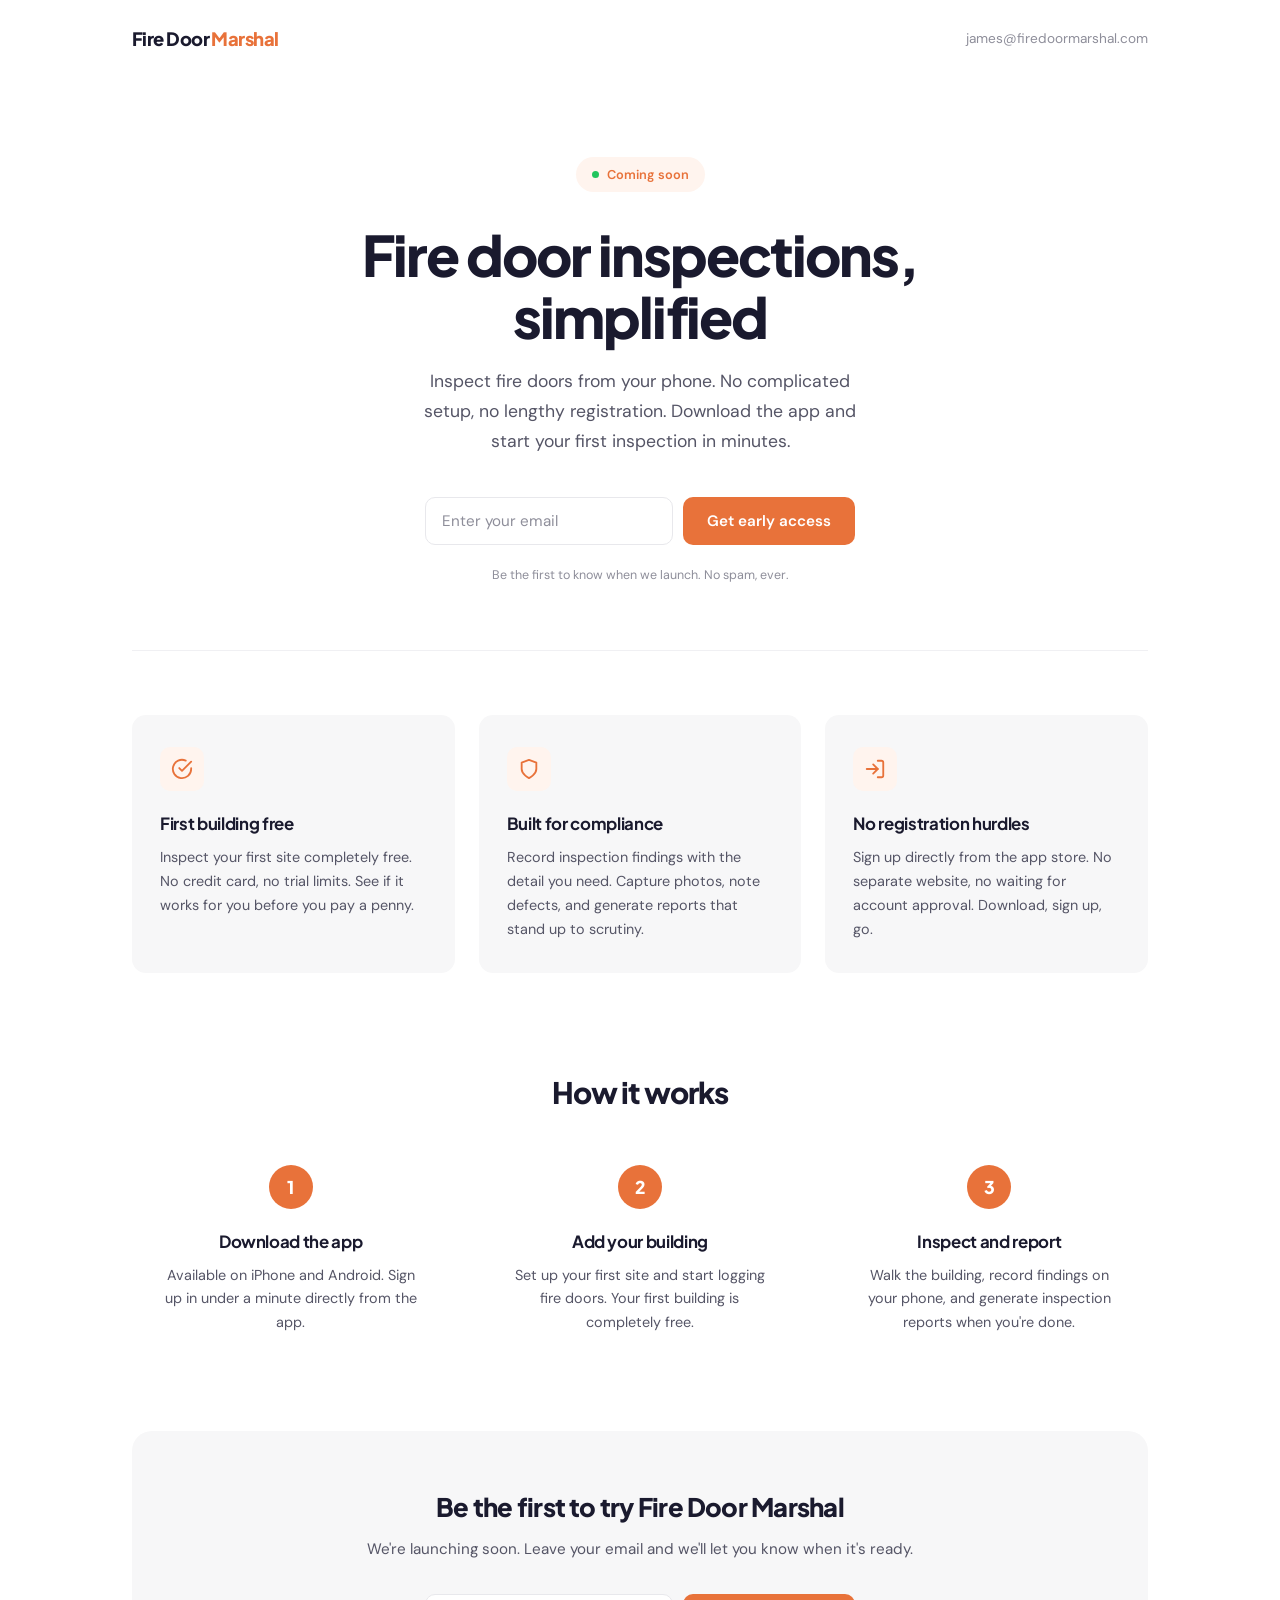
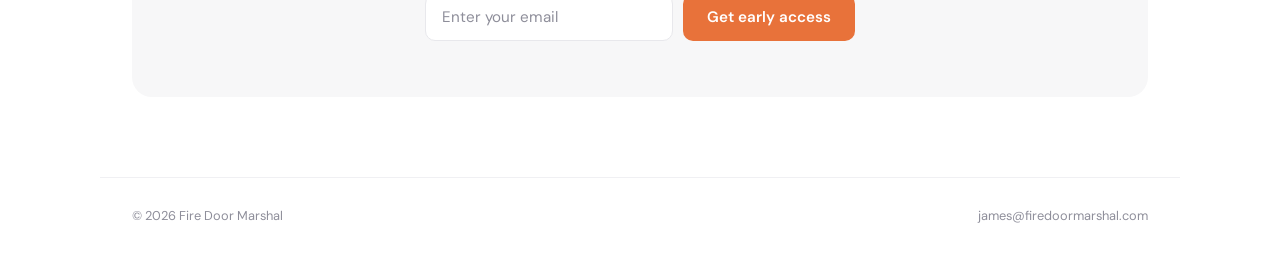
==== index.html @ fb3dfc0d "first version" ====
<!DOCTYPE html>
<html lang="en">
<head>
    <meta charset="UTF-8">
    <meta name="viewport" content="width=device-width, initial-scale=1.0">
    <title>Fire Door Marshal — Fire Door Inspections, Simplified</title>
    <meta name="description" content="Conduct fire door inspections from your phone. No complicated setup. Your first building is completely free.">
    <link rel="preconnect" href="https://fonts.googleapis.com">
    <link href="https://fonts.googleapis.com/css2?family=DM+Sans:ital,opsz,wght@0,9..40,300;0,9..40,400;0,9..40,500;0,9..40,600;0,9..40,700&family=Plus+Jakarta+Sans:wght@500;600;700;800&display=swap" rel="stylesheet">
    <style>
        *, *::before, *::after {
            box-sizing: border-box;
            margin: 0;
            padding: 0;
        }

        :root {
            --bg: #ffffff;
            --bg-soft: #f7f7f8;
            --bg-card: #ffffff;
            --border: #e8e8ec;
            --border-light: #f0f0f3;
            --text: #1a1a2e;
            --text-secondary: #555566;
            --text-muted: #8e8e9a;
            --accent: #e8723a;
            --accent-light: #fff4ee;
            --accent-hover: #d4612d;
            --green: #22c55e;
        }

        html { scroll-behavior: smooth; }

        body {
            font-family: 'DM Sans', sans-serif;
            background: var(--bg);
            color: var(--text);
            line-height: 1.6;
            -webkit-font-smoothing: antialiased;
        }

        /* ---- NAV ---- */
        nav {
            max-width: 1080px;
            margin: 0 auto;
            padding: 1.5rem 2rem;
            display: flex;
            justify-content: space-between;
            align-items: center;
        }

        .logo {
            font-family: 'Plus Jakarta Sans', sans-serif;
            font-weight: 800;
            font-size: 1.15rem;
            color: var(--text);
            text-decoration: none;
            letter-spacing: -0.03em;
        }

        .logo span {
            color: var(--accent);
        }

        nav .nav-email {
            font-size: 0.85rem;
            color: var(--text-muted);
            text-decoration: none;
            transition: color 0.2s;
        }

        nav .nav-email:hover {
            color: var(--accent);
        }

        /* ---- HERO ---- */
        .hero {
            max-width: 1080px;
            margin: 0 auto;
            padding: 5rem 2rem 4rem;
            text-align: center;
        }

        .badge {
            display: inline-flex;
            align-items: center;
            gap: 0.5rem;
            background: var(--accent-light);
            color: var(--accent);
            font-size: 0.8rem;
            font-weight: 600;
            padding: 0.45rem 1rem;
            border-radius: 100px;
            margin-bottom: 2rem;
        }

        .badge-dot {
            width: 7px;
            height: 7px;
            background: var(--green);
            border-radius: 50%;
            animation: pulse 2s ease-in-out infinite;
        }

        @keyframes pulse {
            0%, 100% { opacity: 1; }
            50% { opacity: 0.4; }
        }

        h1 {
            font-family: 'Plus Jakarta Sans', sans-serif;
            font-weight: 800;
            font-size: clamp(2.25rem, 5.5vw, 3.5rem);
            line-height: 1.1;
            letter-spacing: -0.035em;
            color: var(--text);
            margin-bottom: 1.25rem;
            max-width: 620px;
            margin-left: auto;
            margin-right: auto;
        }

        .subtitle {
            font-size: 1.1rem;
            color: var(--text-secondary);
            max-width: 460px;
            margin: 0 auto 2.5rem;
            line-height: 1.7;
        }

        /* ---- FORM ---- */
        .signup-form {
            display: flex;
            gap: 0.6rem;
            max-width: 430px;
            margin: 0 auto;
            flex-wrap: wrap;
            justify-content: center;
        }

        .signup-form input[type="email"] {
            flex: 1;
            min-width: 220px;
            padding: 0.8rem 1rem;
            border: 1.5px solid var(--border);
            border-radius: 10px;
            font-family: 'DM Sans', sans-serif;
            font-size: 0.95rem;
            background: var(--bg);
            color: var(--text);
            outline: none;
            transition: border-color 0.2s, box-shadow 0.2s;
        }

        .signup-form input[type="email"]::placeholder {
            color: var(--text-muted);
        }

        .signup-form input[type="email"]:focus {
            border-color: var(--accent);
            box-shadow: 0 0 0 3px var(--accent-light);
        }

        .signup-form button {
            padding: 0.8rem 1.5rem;
            background: var(--accent);
            color: #fff;
            border: none;
            border-radius: 10px;
            font-family: 'DM Sans', sans-serif;
            font-size: 0.95rem;
            font-weight: 600;
            cursor: pointer;
            transition: background 0.2s, transform 0.1s;
        }

        .signup-form button:hover {
            background: var(--accent-hover);
        }

        .signup-form button:active {
            transform: scale(0.97);
        }

        .form-note {
            font-size: 0.78rem;
            color: var(--text-muted);
            margin-top: 0.75rem;
            text-align: center;
            width: 100%;
        }

        .success-msg {
            background: #f0fdf4;
            border: 1.5px solid #bbf7d0;
            color: #16a34a;
            padding: 1rem 1.5rem;
            border-radius: 10px;
            font-weight: 500;
            max-width: 430px;
            margin: 0 auto;
            text-align: center;
            display: none;
        }

        /* ---- DIVIDER ---- */
        .divider {
            max-width: 1080px;
            margin: 0 auto;
            padding: 0 2rem;
        }

        .divider hr {
            border: none;
            border-top: 1px solid var(--border-light);
        }

        /* ---- FEATURES ---- */
        .features {
            max-width: 1080px;
            margin: 0 auto;
            padding: 4rem 2rem;
        }

        .features-grid {
            display: grid;
            grid-template-columns: repeat(3, 1fr);
            gap: 1.5rem;
        }

        .feature {
            background: var(--bg-soft);
            border-radius: 14px;
            padding: 2rem 1.75rem;
            transition: transform 0.2s;
        }

        .feature:hover {
            transform: translateY(-2px);
        }

        .feature-icon {
            width: 44px;
            height: 44px;
            background: var(--accent-light);
            border-radius: 10px;
            display: flex;
            align-items: center;
            justify-content: center;
            margin-bottom: 1.25rem;
        }

        .feature-icon svg {
            width: 22px;
            height: 22px;
            stroke: var(--accent);
            fill: none;
            stroke-width: 2;
            stroke-linecap: round;
            stroke-linejoin: round;
        }

        .feature h3 {
            font-family: 'Plus Jakarta Sans', sans-serif;
            font-weight: 700;
            font-size: 1.05rem;
            margin-bottom: 0.5rem;
            letter-spacing: -0.02em;
            color: var(--text);
        }

        .feature p {
            font-size: 0.9rem;
            color: var(--text-secondary);
            line-height: 1.65;
        }

        /* ---- HOW IT WORKS ---- */
        .how-section {
            max-width: 1080px;
            margin: 0 auto;
            padding: 2rem 2rem 4rem;
        }

        .how-section h2 {
            font-family: 'Plus Jakarta Sans', sans-serif;
            font-weight: 800;
            font-size: 1.85rem;
            text-align: center;
            margin-bottom: 3rem;
            letter-spacing: -0.03em;
            color: var(--text);
        }

        .steps {
            display: grid;
            grid-template-columns: repeat(3, 1fr);
            gap: 2rem;
        }

        .step {
            text-align: center;
        }

        .step-number {
            width: 44px;
            height: 44px;
            background: var(--accent);
            color: #fff;
            font-family: 'Plus Jakarta Sans', sans-serif;
            font-weight: 800;
            font-size: 1.1rem;
            border-radius: 50%;
            display: inline-flex;
            align-items: center;
            justify-content: center;
            margin-bottom: 1.25rem;
        }

        .step h3 {
            font-family: 'Plus Jakarta Sans', sans-serif;
            font-weight: 700;
            font-size: 1.05rem;
            margin-bottom: 0.5rem;
            letter-spacing: -0.02em;
            color: var(--text);
        }

        .step p {
            font-size: 0.9rem;
            color: var(--text-secondary);
            line-height: 1.65;
            max-width: 260px;
            margin: 0 auto;
        }

        /* ---- CTA ---- */
        .cta-section {
            max-width: 1080px;
            margin: 0 auto;
            padding: 2rem 2rem 5rem;
            text-align: center;
        }

        .cta-box {
            background: var(--bg-soft);
            border-radius: 20px;
            padding: 3.5rem 2rem;
        }

        .cta-box h2 {
            font-family: 'Plus Jakarta Sans', sans-serif;
            font-weight: 800;
            font-size: 1.6rem;
            margin-bottom: 0.6rem;
            letter-spacing: -0.03em;
            color: var(--text);
        }

        .cta-box p {
            color: var(--text-secondary);
            margin-bottom: 2rem;
            font-size: 0.95rem;
        }

        /* ---- FOOTER ---- */
        footer {
            border-top: 1px solid var(--border-light);
            max-width: 1080px;
            margin: 0 auto;
            padding: 1.75rem 2rem;
            display: flex;
            justify-content: space-between;
            align-items: center;
            flex-wrap: wrap;
            gap: 1rem;
        }

        footer p {
            font-size: 0.8rem;
            color: var(--text-muted);
        }

        footer a {
            font-size: 0.8rem;
            color: var(--text-muted);
            text-decoration: none;
            transition: color 0.2s;
        }

        footer a:hover { color: var(--accent); }

        /* ---- RESPONSIVE ---- */
        @media (max-width: 768px) {
            .hero { padding: 3.5rem 1.5rem 3rem; }
            .features-grid { grid-template-columns: 1fr; }
            .steps { grid-template-columns: 1fr; gap: 2.5rem; }
            .features, .how-section, .cta-section { padding-left: 1.5rem; padding-right: 1.5rem; }
            nav { padding: 1.25rem 1.5rem; }
        }

        @media (max-width: 480px) {
            .signup-form input[type="email"] { min-width: 100%; }
            .signup-form button { width: 100%; }
        }
    </style>
</head>
<body>

<nav>
    <a href="/" class="logo">Fire Door <span>Marshal</span></a>
    <a href="mailto:james@firedoormarshal.com" class="nav-email">james@firedoormarshal.com</a>
</nav>

<section class="hero">
    <div class="badge">
        <span class="badge-dot"></span>
        Coming soon
    </div>

    <h1>Fire door inspections, simplified</h1>

    <p class="subtitle">
        Inspect fire doors from your phone. No complicated setup, no lengthy registration. Download the app and start your first inspection in minutes.
    </p>

    <form class="signup-form" action="https://formspree.io/f/meeprgwy" method="POST">
        <input type="email" name="email" placeholder="Enter your email" required>
        <button type="submit">Get early access</button>
        <p class="form-note">Be the first to know when we launch. No spam, ever.</p>
    </form>
</section>

<div class="divider"><hr></div>

<section class="features">
    <div class="features-grid">
        <div class="feature">
            <div class="feature-icon">
                <svg viewBox="0 0 24 24"><path d="M22 11.08V12a10 10 0 1 1-5.93-9.14"/><path d="M22 4 12 14.01l-3-3"/></svg>
            </div>
            <h3>First building free</h3>
            <p>Inspect your first site completely free. No credit card, no trial limits. See if it works for you before you pay a penny.</p>
        </div>

        <div class="feature">
            <div class="feature-icon">
                <svg viewBox="0 0 24 24"><path d="M12 22s8-4 8-10V5l-8-3-8 3v7c0 6 8 10 8 10z"/></svg>
            </div>
            <h3>Built for compliance</h3>
            <p>Record inspection findings with the detail you need. Capture photos, note defects, and generate reports that stand up to scrutiny.</p>
        </div>

        <div class="feature">
            <div class="feature-icon">
                <svg viewBox="0 0 24 24"><path d="M15 3h4a2 2 0 0 1 2 2v14a2 2 0 0 1-2 2h-4"/><polyline points="10 17 15 12 10 7"/><line x1="15" y1="12" x2="3" y2="12"/></svg>
            </div>
            <h3>No registration hurdles</h3>
            <p>Sign up directly from the app store. No separate website, no waiting for account approval. Download, sign up, go.</p>
        </div>
    </div>
</section>

<section class="how-section">
    <h2>How it works</h2>
    <div class="steps">
        <div class="step">
            <div class="step-number">1</div>
            <h3>Download the app</h3>
            <p>Available on iPhone and Android. Sign up in under a minute directly from the app.</p>
        </div>
        <div class="step">
            <div class="step-number">2</div>
            <h3>Add your building</h3>
            <p>Set up your first site and start logging fire doors. Your first building is completely free.</p>
        </div>
        <div class="step">
            <div class="step-number">3</div>
            <h3>Inspect and report</h3>
            <p>Walk the building, record findings on your phone, and generate inspection reports when you're done.</p>
        </div>
    </div>
</section>

<section class="cta-section">
    <div class="cta-box">
        <h2>Be the first to try Fire Door Marshal</h2>
        <p>We're launching soon. Leave your email and we'll let you know when it's ready.</p>

        <form class="signup-form" action="https://formspree.io/f/meeprgwy" method="POST">
            <input type="email" name="email" placeholder="Enter your email" required>
            <button type="submit">Get early access</button>
        </form>
    </div>
</section>

<footer>
    <p>&copy; 2026 Fire Door Marshal</p>
    <a href="mailto:james@firedoormarshal.com">james@firedoormarshal.com</a>
</footer>

</body>
</html>
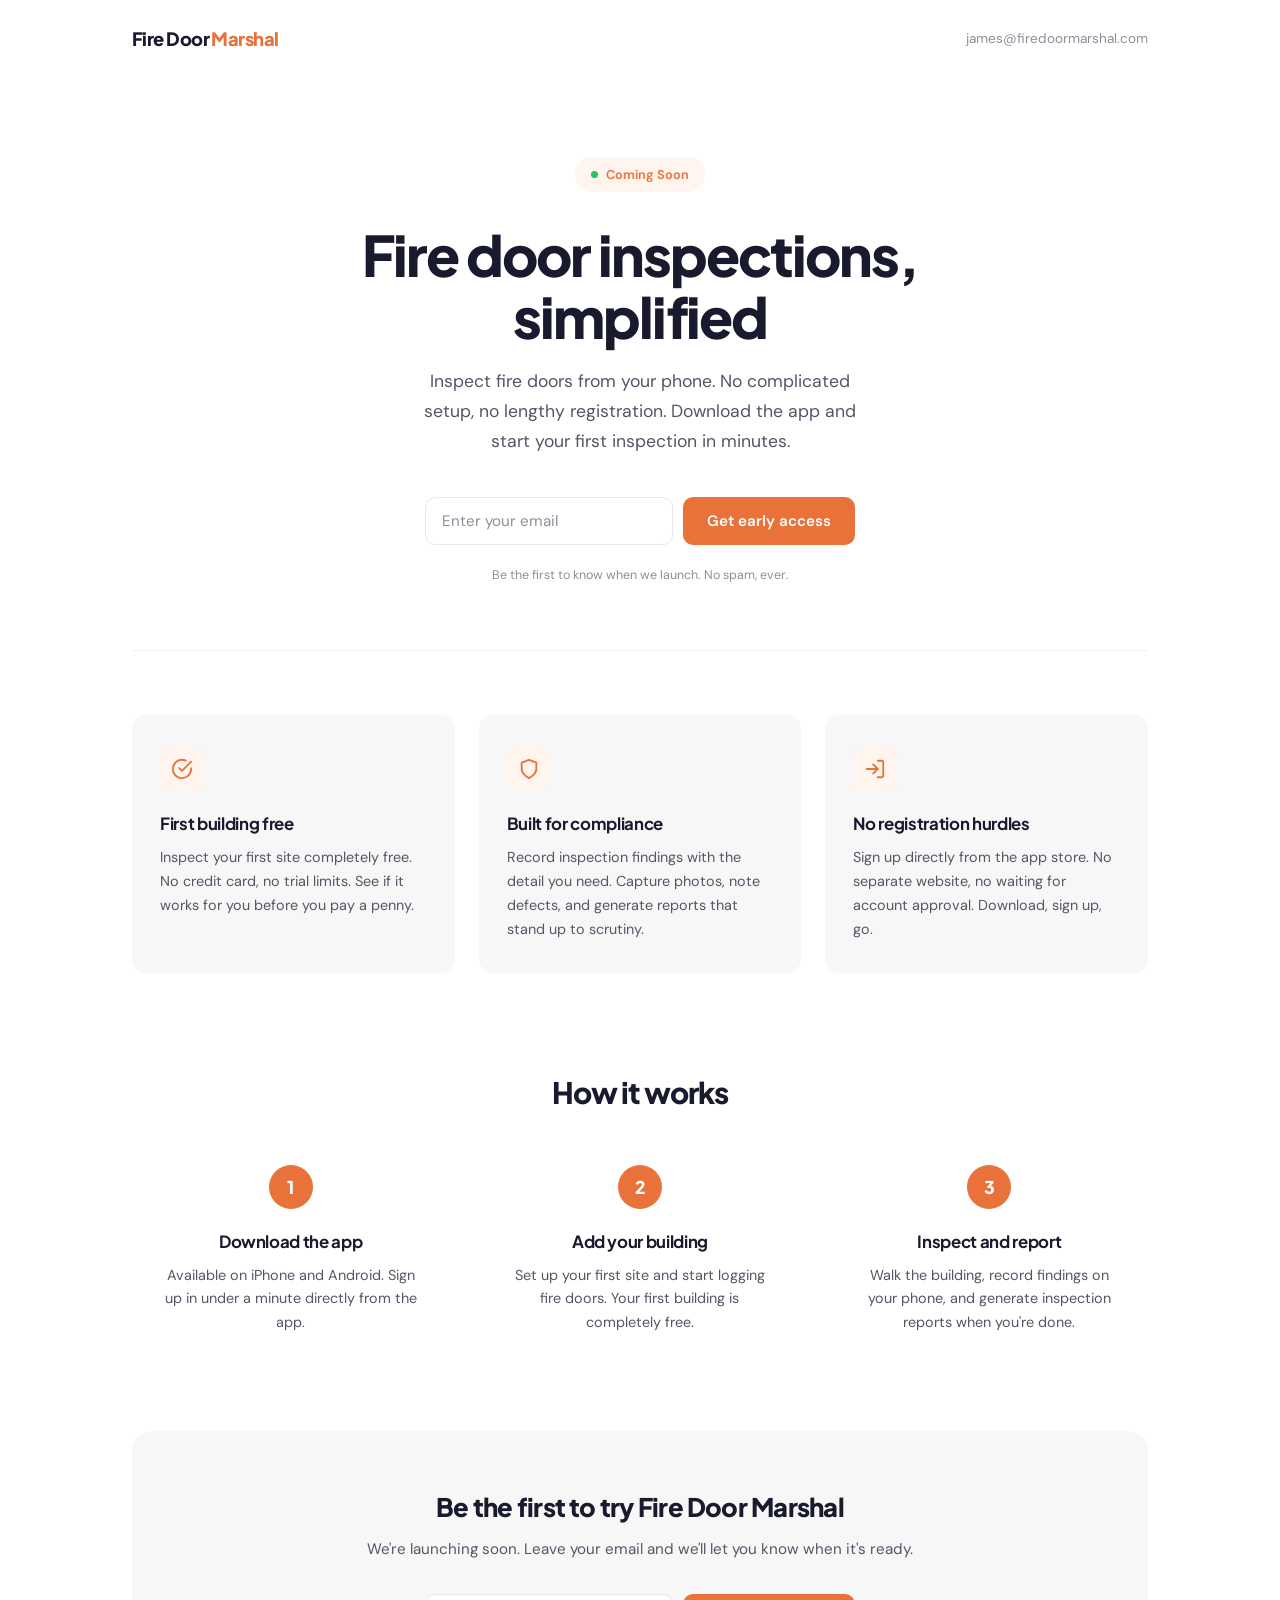
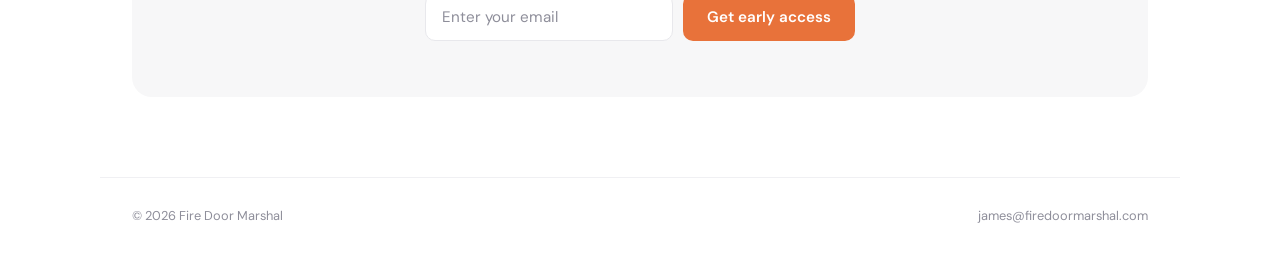
==== commit a40794f0: "capital S" ====
--- a/index.html
+++ b/index.html
@@ -415,7 +415,7 @@
 <section class="hero">
     <div class="badge">
         <span class="badge-dot"></span>
-        Coming soon
+        Coming Soon
     </div>
 
     <h1>Fire door inspections, simplified</h1>
@@ -426,6 +426,7 @@
 
     <form class="signup-form" action="https://formspree.io/f/meeprgwy" method="POST">
         <input type="email" name="email" placeholder="Enter your email" required>
+        <input type="hidden" name="_next" value="https://firedoormarshal.com/thankyou.html">
         <button type="submit">Get early access</button>
         <p class="form-note">Be the first to know when we launch. No spam, ever.</p>
     </form>
@@ -489,6 +490,7 @@
 
         <form class="signup-form" action="https://formspree.io/f/meeprgwy" method="POST">
             <input type="email" name="email" placeholder="Enter your email" required>
+            <input type="hidden" name="_next" value="https://firedoormarshal.com/thankyou.html">
             <button type="submit">Get early access</button>
         </form>
     </div>
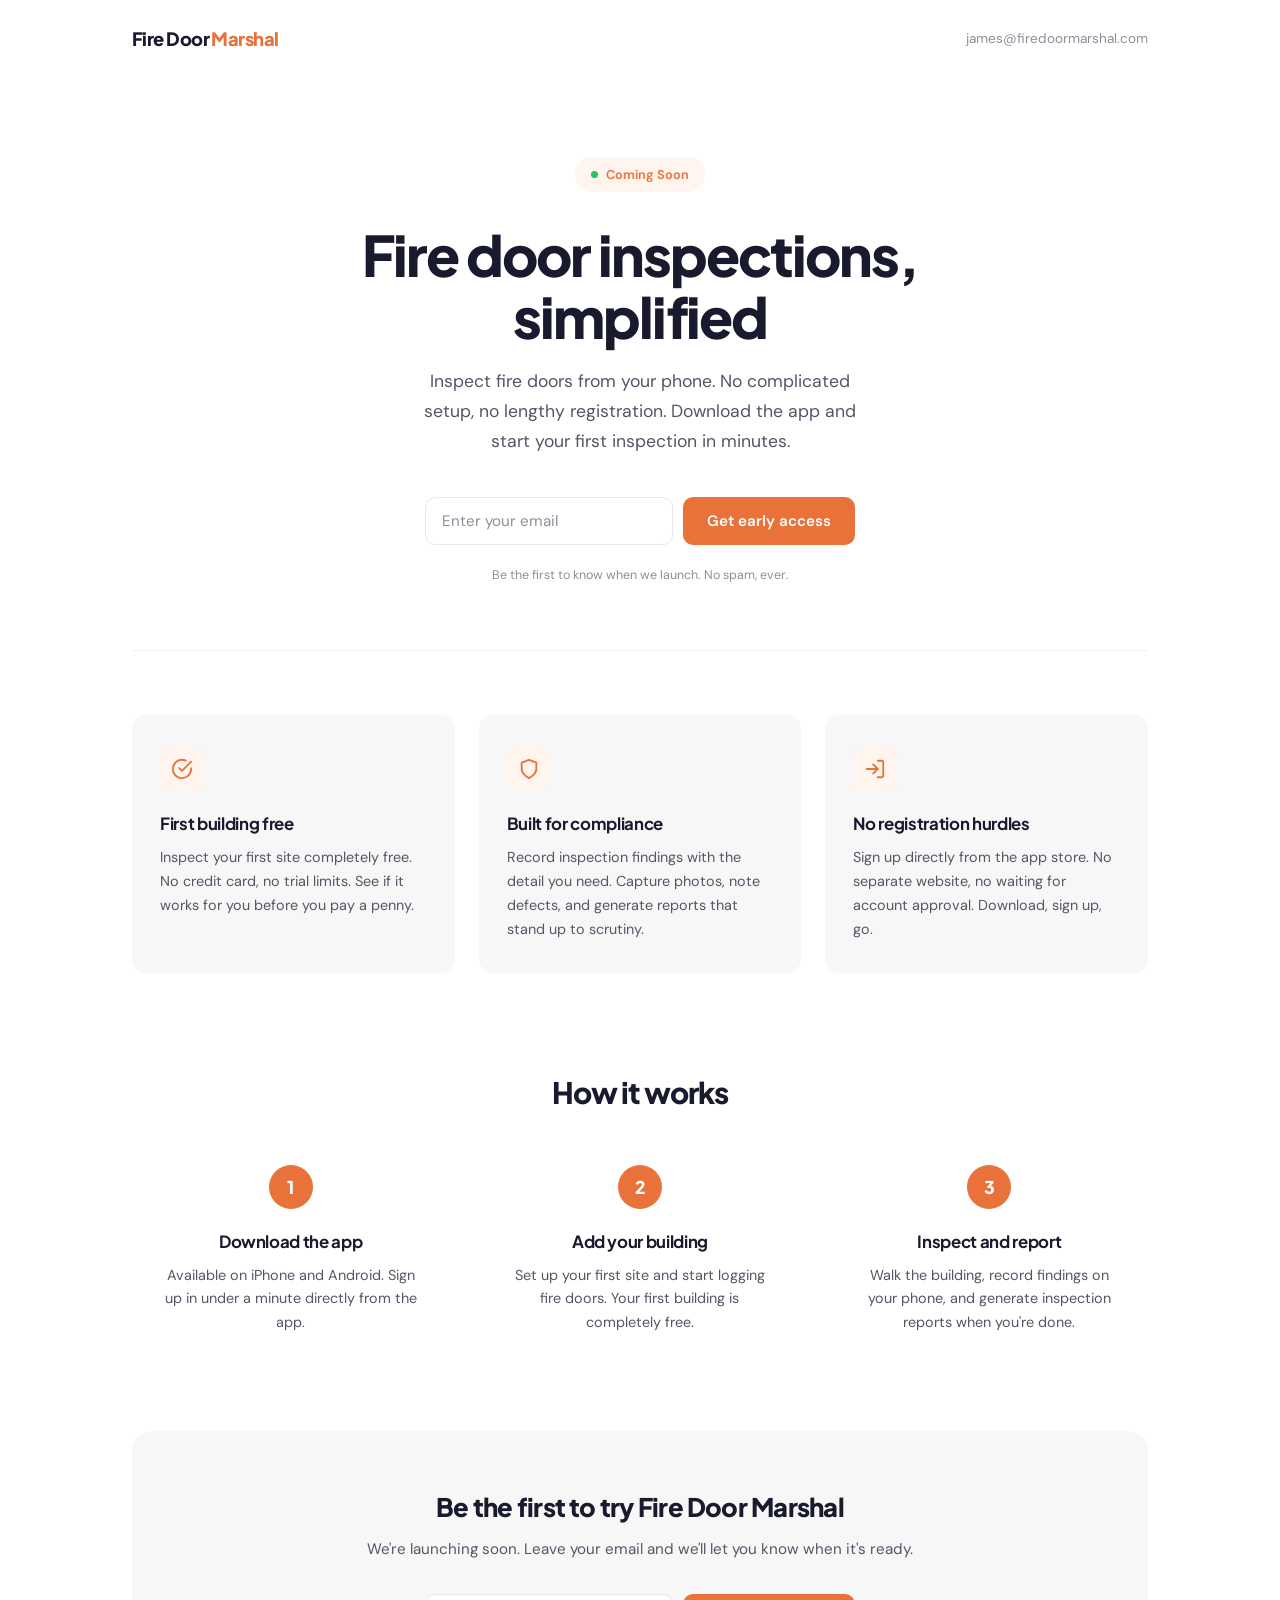
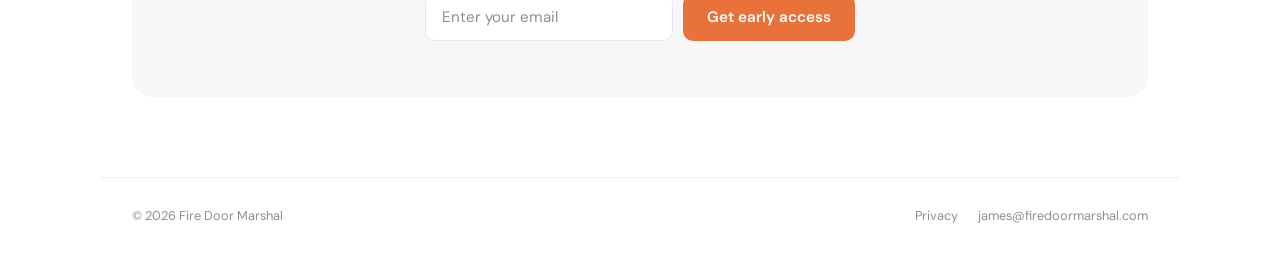
==== commit d6214c9b: "add privacy policy" ====
--- a/index.html
+++ b/index.html
@@ -7,403 +7,7 @@
     <meta name="description" content="Conduct fire door inspections from your phone. No complicated setup. Your first building is completely free.">
     <link rel="preconnect" href="https://fonts.googleapis.com">
     <link href="https://fonts.googleapis.com/css2?family=DM+Sans:ital,opsz,wght@0,9..40,300;0,9..40,400;0,9..40,500;0,9..40,600;0,9..40,700&family=Plus+Jakarta+Sans:wght@500;600;700;800&display=swap" rel="stylesheet">
-    <style>
-        *, *::before, *::after {
-            box-sizing: border-box;
-            margin: 0;
-            padding: 0;
-        }
-
-        :root {
-            --bg: #ffffff;
-            --bg-soft: #f7f7f8;
-            --bg-card: #ffffff;
-            --border: #e8e8ec;
-            --border-light: #f0f0f3;
-            --text: #1a1a2e;
-            --text-secondary: #555566;
-            --text-muted: #8e8e9a;
-            --accent: #e8723a;
-            --accent-light: #fff4ee;
-            --accent-hover: #d4612d;
-            --green: #22c55e;
-        }
-
-        html { scroll-behavior: smooth; }
-
-        body {
-            font-family: 'DM Sans', sans-serif;
-            background: var(--bg);
-            color: var(--text);
-            line-height: 1.6;
-            -webkit-font-smoothing: antialiased;
-        }
-
-        /* ---- NAV ---- */
-        nav {
-            max-width: 1080px;
-            margin: 0 auto;
-            padding: 1.5rem 2rem;
-            display: flex;
-            justify-content: space-between;
-            align-items: center;
-        }
-
-        .logo {
-            font-family: 'Plus Jakarta Sans', sans-serif;
-            font-weight: 800;
-            font-size: 1.15rem;
-            color: var(--text);
-            text-decoration: none;
-            letter-spacing: -0.03em;
-        }
-
-        .logo span {
-            color: var(--accent);
-        }
-
-        nav .nav-email {
-            font-size: 0.85rem;
-            color: var(--text-muted);
-            text-decoration: none;
-            transition: color 0.2s;
-        }
-
-        nav .nav-email:hover {
-            color: var(--accent);
-        }
-
-        /* ---- HERO ---- */
-        .hero {
-            max-width: 1080px;
-            margin: 0 auto;
-            padding: 5rem 2rem 4rem;
-            text-align: center;
-        }
-
-        .badge {
-            display: inline-flex;
-            align-items: center;
-            gap: 0.5rem;
-            background: var(--accent-light);
-            color: var(--accent);
-            font-size: 0.8rem;
-            font-weight: 600;
-            padding: 0.45rem 1rem;
-            border-radius: 100px;
-            margin-bottom: 2rem;
-        }
-
-        .badge-dot {
-            width: 7px;
-            height: 7px;
-            background: var(--green);
-            border-radius: 50%;
-            animation: pulse 2s ease-in-out infinite;
-        }
-
-        @keyframes pulse {
-            0%, 100% { opacity: 1; }
-            50% { opacity: 0.4; }
-        }
-
-        h1 {
-            font-family: 'Plus Jakarta Sans', sans-serif;
-            font-weight: 800;
-            font-size: clamp(2.25rem, 5.5vw, 3.5rem);
-            line-height: 1.1;
-            letter-spacing: -0.035em;
-            color: var(--text);
-            margin-bottom: 1.25rem;
-            max-width: 620px;
-            margin-left: auto;
-            margin-right: auto;
-        }
-
-        .subtitle {
-            font-size: 1.1rem;
-            color: var(--text-secondary);
-            max-width: 460px;
-            margin: 0 auto 2.5rem;
-            line-height: 1.7;
-        }
-
-        /* ---- FORM ---- */
-        .signup-form {
-            display: flex;
-            gap: 0.6rem;
-            max-width: 430px;
-            margin: 0 auto;
-            flex-wrap: wrap;
-            justify-content: center;
-        }
-
-        .signup-form input[type="email"] {
-            flex: 1;
-            min-width: 220px;
-            padding: 0.8rem 1rem;
-            border: 1.5px solid var(--border);
-            border-radius: 10px;
-            font-family: 'DM Sans', sans-serif;
-            font-size: 0.95rem;
-            background: var(--bg);
-            color: var(--text);
-            outline: none;
-            transition: border-color 0.2s, box-shadow 0.2s;
-        }
-
-        .signup-form input[type="email"]::placeholder {
-            color: var(--text-muted);
-        }
-
-        .signup-form input[type="email"]:focus {
-            border-color: var(--accent);
-            box-shadow: 0 0 0 3px var(--accent-light);
-        }
-
-        .signup-form button {
-            padding: 0.8rem 1.5rem;
-            background: var(--accent);
-            color: #fff;
-            border: none;
-            border-radius: 10px;
-            font-family: 'DM Sans', sans-serif;
-            font-size: 0.95rem;
-            font-weight: 600;
-            cursor: pointer;
-            transition: background 0.2s, transform 0.1s;
-        }
-
-        .signup-form button:hover {
-            background: var(--accent-hover);
-        }
-
-        .signup-form button:active {
-            transform: scale(0.97);
-        }
-
-        .form-note {
-            font-size: 0.78rem;
-            color: var(--text-muted);
-            margin-top: 0.75rem;
-            text-align: center;
-            width: 100%;
-        }
-
-        .success-msg {
-            background: #f0fdf4;
-            border: 1.5px solid #bbf7d0;
-            color: #16a34a;
-            padding: 1rem 1.5rem;
-            border-radius: 10px;
-            font-weight: 500;
-            max-width: 430px;
-            margin: 0 auto;
-            text-align: center;
-            display: none;
-        }
-
-        /* ---- DIVIDER ---- */
-        .divider {
-            max-width: 1080px;
-            margin: 0 auto;
-            padding: 0 2rem;
-        }
-
-        .divider hr {
-            border: none;
-            border-top: 1px solid var(--border-light);
-        }
-
-        /* ---- FEATURES ---- */
-        .features {
-            max-width: 1080px;
-            margin: 0 auto;
-            padding: 4rem 2rem;
-        }
-
-        .features-grid {
-            display: grid;
-            grid-template-columns: repeat(3, 1fr);
-            gap: 1.5rem;
-        }
-
-        .feature {
-            background: var(--bg-soft);
-            border-radius: 14px;
-            padding: 2rem 1.75rem;
-            transition: transform 0.2s;
-        }
-
-        .feature:hover {
-            transform: translateY(-2px);
-        }
-
-        .feature-icon {
-            width: 44px;
-            height: 44px;
-            background: var(--accent-light);
-            border-radius: 10px;
-            display: flex;
-            align-items: center;
-            justify-content: center;
-            margin-bottom: 1.25rem;
-        }
-
-        .feature-icon svg {
-            width: 22px;
-            height: 22px;
-            stroke: var(--accent);
-            fill: none;
-            stroke-width: 2;
-            stroke-linecap: round;
-            stroke-linejoin: round;
-        }
-
-        .feature h3 {
-            font-family: 'Plus Jakarta Sans', sans-serif;
-            font-weight: 700;
-            font-size: 1.05rem;
-            margin-bottom: 0.5rem;
-            letter-spacing: -0.02em;
-            color: var(--text);
-        }
-
-        .feature p {
-            font-size: 0.9rem;
-            color: var(--text-secondary);
-            line-height: 1.65;
-        }
-
-        /* ---- HOW IT WORKS ---- */
-        .how-section {
-            max-width: 1080px;
-            margin: 0 auto;
-            padding: 2rem 2rem 4rem;
-        }
-
-        .how-section h2 {
-            font-family: 'Plus Jakarta Sans', sans-serif;
-            font-weight: 800;
-            font-size: 1.85rem;
-            text-align: center;
-            margin-bottom: 3rem;
-            letter-spacing: -0.03em;
-            color: var(--text);
-        }
-
-        .steps {
-            display: grid;
-            grid-template-columns: repeat(3, 1fr);
-            gap: 2rem;
-        }
-
-        .step {
-            text-align: center;
-        }
-
-        .step-number {
-            width: 44px;
-            height: 44px;
-            background: var(--accent);
-            color: #fff;
-            font-family: 'Plus Jakarta Sans', sans-serif;
-            font-weight: 800;
-            font-size: 1.1rem;
-            border-radius: 50%;
-            display: inline-flex;
-            align-items: center;
-            justify-content: center;
-            margin-bottom: 1.25rem;
-        }
-
-        .step h3 {
-            font-family: 'Plus Jakarta Sans', sans-serif;
-            font-weight: 700;
-            font-size: 1.05rem;
-            margin-bottom: 0.5rem;
-            letter-spacing: -0.02em;
-            color: var(--text);
-        }
-
-        .step p {
-            font-size: 0.9rem;
-            color: var(--text-secondary);
-            line-height: 1.65;
-            max-width: 260px;
-            margin: 0 auto;
-        }
-
-        /* ---- CTA ---- */
-        .cta-section {
-            max-width: 1080px;
-            margin: 0 auto;
-            padding: 2rem 2rem 5rem;
-            text-align: center;
-        }
-
-        .cta-box {
-            background: var(--bg-soft);
-            border-radius: 20px;
-            padding: 3.5rem 2rem;
-        }
-
-        .cta-box h2 {
-            font-family: 'Plus Jakarta Sans', sans-serif;
-            font-weight: 800;
-            font-size: 1.6rem;
-            margin-bottom: 0.6rem;
-            letter-spacing: -0.03em;
-            color: var(--text);
-        }
-
-        .cta-box p {
-            color: var(--text-secondary);
-            margin-bottom: 2rem;
-            font-size: 0.95rem;
-        }
-
-        /* ---- FOOTER ---- */
-        footer {
-            border-top: 1px solid var(--border-light);
-            max-width: 1080px;
-            margin: 0 auto;
-            padding: 1.75rem 2rem;
-            display: flex;
-            justify-content: space-between;
-            align-items: center;
-            flex-wrap: wrap;
-            gap: 1rem;
-        }
-
-        footer p {
-            font-size: 0.8rem;
-            color: var(--text-muted);
-        }
-
-        footer a {
-            font-size: 0.8rem;
-            color: var(--text-muted);
-            text-decoration: none;
-            transition: color 0.2s;
-        }
-
-        footer a:hover { color: var(--accent); }
-
-        /* ---- RESPONSIVE ---- */
-        @media (max-width: 768px) {
-            .hero { padding: 3.5rem 1.5rem 3rem; }
-            .features-grid { grid-template-columns: 1fr; }
-            .steps { grid-template-columns: 1fr; gap: 2.5rem; }
-            .features, .how-section, .cta-section { padding-left: 1.5rem; padding-right: 1.5rem; }
-            nav { padding: 1.25rem 1.5rem; }
-        }
-
-        @media (max-width: 480px) {
-            .signup-form input[type="email"] { min-width: 100%; }
-            .signup-form button { width: 100%; }
-        }
-    </style>
+    <link rel="stylesheet" href="styles.css">
 </head>
 <body>
 
@@ -498,7 +102,10 @@
 
 <footer>
     <p>&copy; 2026 Fire Door Marshal</p>
-    <a href="mailto:james@firedoormarshal.com">james@firedoormarshal.com</a>
+    <div class="footer-links">
+        <a href="/privacy.html">Privacy</a>
+        <a href="mailto:james@firedoormarshal.com">james@firedoormarshal.com</a>
+    </div>
 </footer>
 
 </body>
--- a/styles.css
+++ b/styles.css
@@ -0,0 +1,548 @@
+/* ============================================
+   Fire Door Marshal — shared stylesheet
+   ============================================ */
+
+/* ---- RESET ---- */
+*, *::before, *::after {
+    box-sizing: border-box;
+    margin: 0;
+    padding: 0;
+}
+
+/* ---- TOKENS ---- */
+:root {
+    --bg: #ffffff;
+    --bg-soft: #f7f7f8;
+    --bg-card: #ffffff;
+    --border: #e8e8ec;
+    --border-light: #f0f0f3;
+    --text: #1a1a2e;
+    --text-secondary: #555566;
+    --text-muted: #8e8e9a;
+    --accent: #e8723a;
+    --accent-light: #fff4ee;
+    --accent-hover: #d4612d;
+    --green: #22c55e;
+}
+
+html { scroll-behavior: smooth; }
+
+body {
+    font-family: 'DM Sans', sans-serif;
+    background: var(--bg);
+    color: var(--text);
+    line-height: 1.6;
+    -webkit-font-smoothing: antialiased;
+}
+
+
+/* ============================================
+   SHARED — nav, divider, footer
+   ============================================ */
+
+/* ---- NAV ---- */
+nav {
+    max-width: 1080px;
+    margin: 0 auto;
+    padding: 1.5rem 2rem;
+    display: flex;
+    justify-content: space-between;
+    align-items: center;
+}
+
+.logo {
+    font-family: 'Plus Jakarta Sans', sans-serif;
+    font-weight: 800;
+    font-size: 1.15rem;
+    color: var(--text);
+    text-decoration: none;
+    letter-spacing: -0.03em;
+}
+
+.logo span {
+    color: var(--accent);
+}
+
+nav .nav-email {
+    font-size: 0.85rem;
+    color: var(--text-muted);
+    text-decoration: none;
+    transition: color 0.2s;
+}
+
+nav .nav-email:hover {
+    color: var(--accent);
+}
+
+/* ---- DIVIDER ---- */
+.divider {
+    max-width: 1080px;
+    margin: 0 auto;
+    padding: 0 2rem;
+}
+
+.divider hr {
+    border: none;
+    border-top: 1px solid var(--border-light);
+}
+
+/* ---- FOOTER ---- */
+footer {
+    border-top: 1px solid var(--border-light);
+    max-width: 1080px;
+    margin: 0 auto;
+    padding: 1.75rem 2rem;
+    display: flex;
+    justify-content: space-between;
+    align-items: center;
+    flex-wrap: wrap;
+    gap: 1rem;
+}
+
+footer p {
+    font-size: 0.8rem;
+    color: var(--text-muted);
+}
+
+footer a {
+    font-size: 0.8rem;
+    color: var(--text-muted);
+    text-decoration: none;
+    transition: color 0.2s;
+}
+
+footer a:hover { color: var(--accent); }
+
+footer .footer-links {
+    display: flex;
+    gap: 1.25rem;
+    align-items: center;
+    flex-wrap: wrap;
+}
+
+
+/* ============================================
+   HOMEPAGE — hero, features, how, cta
+   ============================================ */
+
+/* ---- HERO ---- */
+.hero {
+    max-width: 1080px;
+    margin: 0 auto;
+    padding: 5rem 2rem 4rem;
+    text-align: center;
+}
+
+.badge {
+    display: inline-flex;
+    align-items: center;
+    gap: 0.5rem;
+    background: var(--accent-light);
+    color: var(--accent);
+    font-size: 0.8rem;
+    font-weight: 600;
+    padding: 0.45rem 1rem;
+    border-radius: 100px;
+    margin-bottom: 2rem;
+}
+
+.badge-dot {
+    width: 7px;
+    height: 7px;
+    background: var(--green);
+    border-radius: 50%;
+    animation: pulse 2s ease-in-out infinite;
+}
+
+@keyframes pulse {
+    0%, 100% { opacity: 1; }
+    50% { opacity: 0.4; }
+}
+
+h1 {
+    font-family: 'Plus Jakarta Sans', sans-serif;
+    font-weight: 800;
+    font-size: clamp(2.25rem, 5.5vw, 3.5rem);
+    line-height: 1.1;
+    letter-spacing: -0.035em;
+    color: var(--text);
+    margin-bottom: 1.25rem;
+    max-width: 620px;
+    margin-left: auto;
+    margin-right: auto;
+}
+
+.subtitle {
+    font-size: 1.1rem;
+    color: var(--text-secondary);
+    max-width: 460px;
+    margin: 0 auto 2.5rem;
+    line-height: 1.7;
+}
+
+/* ---- FORM ---- */
+.signup-form {
+    display: flex;
+    gap: 0.6rem;
+    max-width: 430px;
+    margin: 0 auto;
+    flex-wrap: wrap;
+    justify-content: center;
+}
+
+.signup-form input[type="email"] {
+    flex: 1;
+    min-width: 220px;
+    padding: 0.8rem 1rem;
+    border: 1.5px solid var(--border);
+    border-radius: 10px;
+    font-family: 'DM Sans', sans-serif;
+    font-size: 0.95rem;
+    background: var(--bg);
+    color: var(--text);
+    outline: none;
+    transition: border-color 0.2s, box-shadow 0.2s;
+}
+
+.signup-form input[type="email"]::placeholder {
+    color: var(--text-muted);
+}
+
+.signup-form input[type="email"]:focus {
+    border-color: var(--accent);
+    box-shadow: 0 0 0 3px var(--accent-light);
+}
+
+.signup-form button {
+    padding: 0.8rem 1.5rem;
+    background: var(--accent);
+    color: #fff;
+    border: none;
+    border-radius: 10px;
+    font-family: 'DM Sans', sans-serif;
+    font-size: 0.95rem;
+    font-weight: 600;
+    cursor: pointer;
+    transition: background 0.2s, transform 0.1s;
+}
+
+.signup-form button:hover {
+    background: var(--accent-hover);
+}
+
+.signup-form button:active {
+    transform: scale(0.97);
+}
+
+.form-note {
+    font-size: 0.78rem;
+    color: var(--text-muted);
+    margin-top: 0.75rem;
+    text-align: center;
+    width: 100%;
+}
+
+.success-msg {
+    background: #f0fdf4;
+    border: 1.5px solid #bbf7d0;
+    color: #16a34a;
+    padding: 1rem 1.5rem;
+    border-radius: 10px;
+    font-weight: 500;
+    max-width: 430px;
+    margin: 0 auto;
+    text-align: center;
+    display: none;
+}
+
+/* ---- FEATURES ---- */
+.features {
+    max-width: 1080px;
+    margin: 0 auto;
+    padding: 4rem 2rem;
+}
+
+.features-grid {
+    display: grid;
+    grid-template-columns: repeat(3, 1fr);
+    gap: 1.5rem;
+}
+
+.feature {
+    background: var(--bg-soft);
+    border-radius: 14px;
+    padding: 2rem 1.75rem;
+    transition: transform 0.2s;
+}
+
+.feature:hover {
+    transform: translateY(-2px);
+}
+
+.feature-icon {
+    width: 44px;
+    height: 44px;
+    background: var(--accent-light);
+    border-radius: 10px;
+    display: flex;
+    align-items: center;
+    justify-content: center;
+    margin-bottom: 1.25rem;
+}
+
+.feature-icon svg {
+    width: 22px;
+    height: 22px;
+    stroke: var(--accent);
+    fill: none;
+    stroke-width: 2;
+    stroke-linecap: round;
+    stroke-linejoin: round;
+}
+
+.feature h3 {
+    font-family: 'Plus Jakarta Sans', sans-serif;
+    font-weight: 700;
+    font-size: 1.05rem;
+    margin-bottom: 0.5rem;
+    letter-spacing: -0.02em;
+    color: var(--text);
+}
+
+.feature p {
+    font-size: 0.9rem;
+    color: var(--text-secondary);
+    line-height: 1.65;
+}
+
+/* ---- HOW IT WORKS ---- */
+.how-section {
+    max-width: 1080px;
+    margin: 0 auto;
+    padding: 2rem 2rem 4rem;
+}
+
+.how-section h2 {
+    font-family: 'Plus Jakarta Sans', sans-serif;
+    font-weight: 800;
+    font-size: 1.85rem;
+    text-align: center;
+    margin-bottom: 3rem;
+    letter-spacing: -0.03em;
+    color: var(--text);
+}
+
+.steps {
+    display: grid;
+    grid-template-columns: repeat(3, 1fr);
+    gap: 2rem;
+}
+
+.step {
+    text-align: center;
+}
+
+.step-number {
+    width: 44px;
+    height: 44px;
+    background: var(--accent);
+    color: #fff;
+    font-family: 'Plus Jakarta Sans', sans-serif;
+    font-weight: 800;
+    font-size: 1.1rem;
+    border-radius: 50%;
+    display: inline-flex;
+    align-items: center;
+    justify-content: center;
+    margin-bottom: 1.25rem;
+}
+
+.step h3 {
+    font-family: 'Plus Jakarta Sans', sans-serif;
+    font-weight: 700;
+    font-size: 1.05rem;
+    margin-bottom: 0.5rem;
+    letter-spacing: -0.02em;
+    color: var(--text);
+}
+
+.step p {
+    font-size: 0.9rem;
+    color: var(--text-secondary);
+    line-height: 1.65;
+    max-width: 260px;
+    margin: 0 auto;
+}
+
+/* ---- CTA ---- */
+.cta-section {
+    max-width: 1080px;
+    margin: 0 auto;
+    padding: 2rem 2rem 5rem;
+    text-align: center;
+}
+
+.cta-box {
+    background: var(--bg-soft);
+    border-radius: 20px;
+    padding: 3.5rem 2rem;
+}
+
+.cta-box h2 {
+    font-family: 'Plus Jakarta Sans', sans-serif;
+    font-weight: 800;
+    font-size: 1.6rem;
+    margin-bottom: 0.6rem;
+    letter-spacing: -0.03em;
+    color: var(--text);
+}
+
+.cta-box p {
+    color: var(--text-secondary);
+    margin-bottom: 2rem;
+    font-size: 0.95rem;
+}
+
+
+/* ============================================
+   PRIVACY PAGE — page header, content
+   ============================================ */
+
+.page-header {
+    max-width: 760px;
+    margin: 0 auto;
+    padding: 4rem 2rem 2.5rem;
+    text-align: center;
+}
+
+.page-header h1 {
+    font-family: 'Plus Jakarta Sans', sans-serif;
+    font-weight: 800;
+    font-size: clamp(2rem, 4.5vw, 2.75rem);
+    line-height: 1.15;
+    letter-spacing: -0.035em;
+    color: var(--text);
+    margin-bottom: 0.85rem;
+}
+
+.page-header .updated {
+    font-size: 0.9rem;
+    color: var(--text-muted);
+}
+
+.content {
+    max-width: 760px;
+    margin: 0 auto;
+    padding: 3rem 2rem 4rem;
+}
+
+.content .lead {
+    font-size: 1.05rem;
+    color: var(--text-secondary);
+    margin-bottom: 2.5rem;
+    line-height: 1.7;
+}
+
+.content h2 {
+    font-family: 'Plus Jakarta Sans', sans-serif;
+    font-weight: 800;
+    font-size: 1.4rem;
+    letter-spacing: -0.03em;
+    color: var(--text);
+    margin-top: 2.75rem;
+    margin-bottom: 1rem;
+}
+
+.content h2:first-of-type {
+    margin-top: 0;
+}
+
+.content h3 {
+    font-family: 'Plus Jakarta Sans', sans-serif;
+    font-weight: 700;
+    font-size: 1.05rem;
+    letter-spacing: -0.02em;
+    color: var(--text);
+    margin-top: 1.75rem;
+    margin-bottom: 0.6rem;
+}
+
+.content p {
+    font-size: 0.98rem;
+    color: var(--text-secondary);
+    line-height: 1.75;
+    margin-bottom: 1rem;
+}
+
+.content ul {
+    list-style: none;
+    padding: 0;
+    margin: 0 0 1rem 0;
+}
+
+.content ul li {
+    font-size: 0.98rem;
+    color: var(--text-secondary);
+    line-height: 1.75;
+    padding-left: 1.5rem;
+    position: relative;
+    margin-bottom: 0.6rem;
+}
+
+.content ul li::before {
+    content: "";
+    position: absolute;
+    left: 0;
+    top: 0.7rem;
+    width: 6px;
+    height: 6px;
+    background: var(--accent);
+    border-radius: 50%;
+}
+
+.content strong {
+    color: var(--text);
+    font-weight: 600;
+}
+
+.content a {
+    color: var(--accent);
+    text-decoration: none;
+    border-bottom: 1px solid var(--accent-light);
+    transition: border-color 0.2s;
+}
+
+.content a:hover {
+    border-bottom-color: var(--accent);
+}
+
+.info-card {
+    background: var(--bg-soft);
+    border-radius: 14px;
+    padding: 1.75rem 1.75rem;
+    margin: 1.5rem 0;
+}
+
+.info-card p {
+    margin-bottom: 0;
+}
+
+
+/* ============================================
+   RESPONSIVE
+   ============================================ */
+
+@media (max-width: 768px) {
+    .hero { padding: 3.5rem 1.5rem 3rem; }
+    .features-grid { grid-template-columns: 1fr; }
+    .steps { grid-template-columns: 1fr; gap: 2.5rem; }
+    .features, .how-section, .cta-section { padding-left: 1.5rem; padding-right: 1.5rem; }
+    .page-header { padding: 3rem 1.5rem 2rem; }
+    .content { padding: 2.5rem 1.5rem 3rem; }
+    nav { padding: 1.25rem 1.5rem; }
+}
+
+@media (max-width: 480px) {
+    .signup-form input[type="email"] { min-width: 100%; }
+    .signup-form button { width: 100%; }
+}
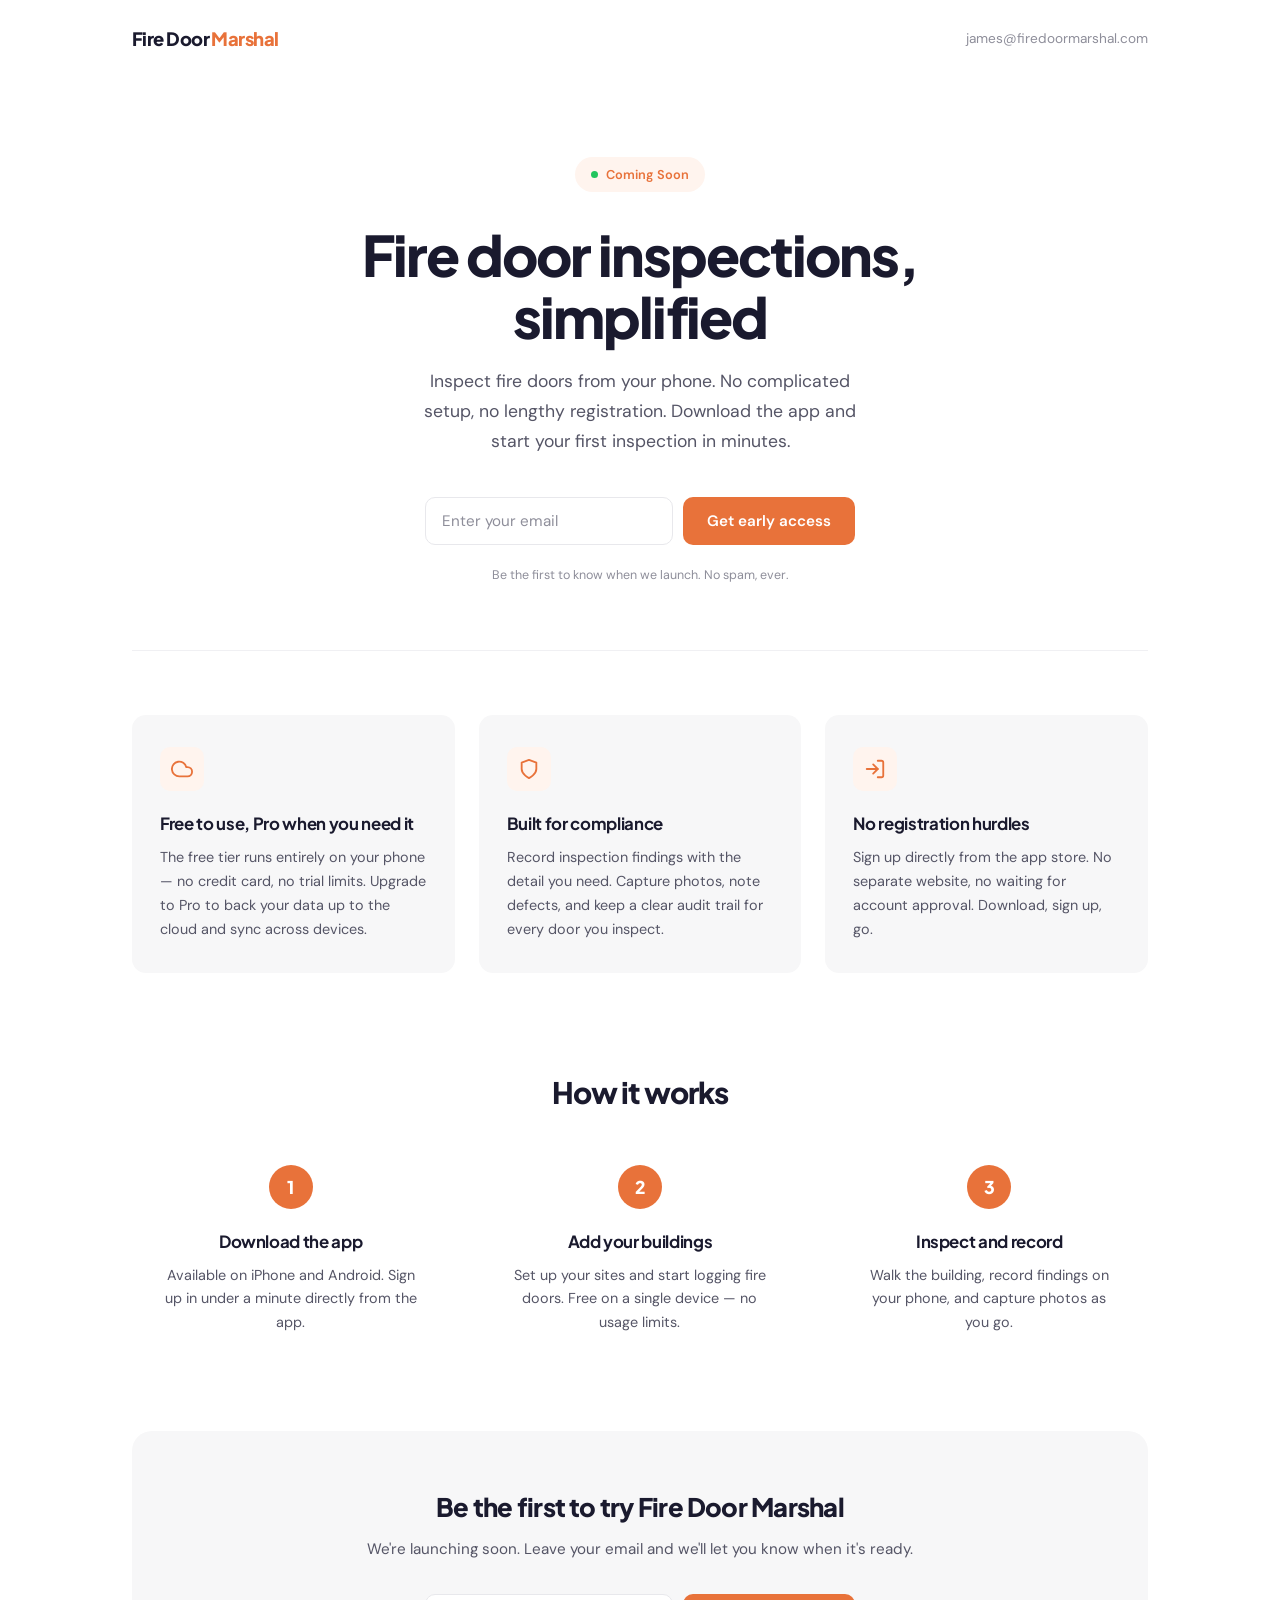
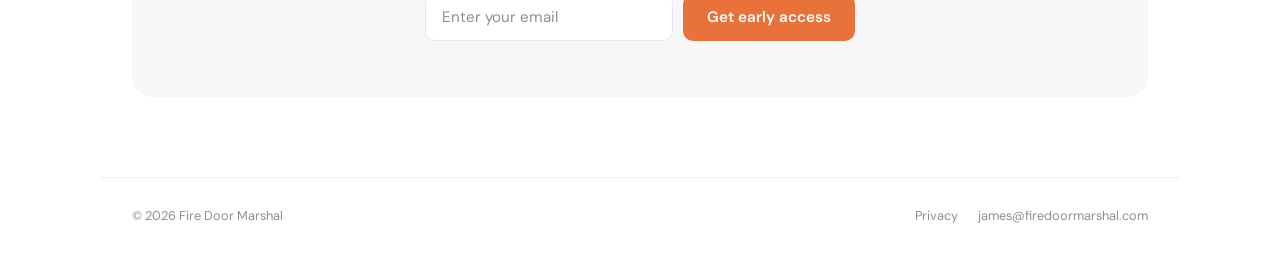
==== commit 3d74c5f3: "The pricing is no longer first building free. All local usage is free" ====
--- a/index.html
+++ b/index.html
@@ -4,7 +4,7 @@
     <meta charset="UTF-8">
     <meta name="viewport" content="width=device-width, initial-scale=1.0">
     <title>Fire Door Marshal — Fire Door Inspections, Simplified</title>
-    <meta name="description" content="Conduct fire door inspections from your phone. No complicated setup. Your first building is completely free.">
+    <meta name="description" content="Conduct fire door inspections from your phone. Free to use, upgrade for cloud backup and multi-device sync.">
     <link rel="preconnect" href="https://fonts.googleapis.com">
     <link href="https://fonts.googleapis.com/css2?family=DM+Sans:ital,opsz,wght@0,9..40,300;0,9..40,400;0,9..40,500;0,9..40,600;0,9..40,700&family=Plus+Jakarta+Sans:wght@500;600;700;800&display=swap" rel="stylesheet">
     <link rel="stylesheet" href="styles.css">
@@ -42,10 +42,10 @@
     <div class="features-grid">
         <div class="feature">
             <div class="feature-icon">
-                <svg viewBox="0 0 24 24"><path d="M22 11.08V12a10 10 0 1 1-5.93-9.14"/><path d="M22 4 12 14.01l-3-3"/></svg>
+                <svg viewBox="0 0 24 24"><path d="M18 10h-1.26A8 8 0 1 0 9 20h9a5 5 0 0 0 0-10z"/></svg>
             </div>
-            <h3>First building free</h3>
-            <p>Inspect your first site completely free. No credit card, no trial limits. See if it works for you before you pay a penny.</p>
+            <h3>Free to use, Pro when you need it</h3>
+            <p>The free tier runs entirely on your phone — no credit card, no trial limits. Upgrade to Pro to back your data up to the cloud and sync across devices.</p>
         </div>
 
         <div class="feature">
@@ -53,7 +53,7 @@
                 <svg viewBox="0 0 24 24"><path d="M12 22s8-4 8-10V5l-8-3-8 3v7c0 6 8 10 8 10z"/></svg>
             </div>
             <h3>Built for compliance</h3>
-            <p>Record inspection findings with the detail you need. Capture photos, note defects, and generate reports that stand up to scrutiny.</p>
+            <p>Record inspection findings with the detail you need. Capture photos, note defects, and keep a clear audit trail for every door you inspect.</p>
         </div>
 
         <div class="feature">
@@ -76,13 +76,13 @@
         </div>
         <div class="step">
             <div class="step-number">2</div>
-            <h3>Add your building</h3>
-            <p>Set up your first site and start logging fire doors. Your first building is completely free.</p>
+            <h3>Add your buildings</h3>
+            <p>Set up your sites and start logging fire doors. Free on a single device — no usage limits.</p>
         </div>
         <div class="step">
             <div class="step-number">3</div>
-            <h3>Inspect and report</h3>
-            <p>Walk the building, record findings on your phone, and generate inspection reports when you're done.</p>
+            <h3>Inspect and record</h3>
+            <p>Walk the building, record findings on your phone, and capture photos as you go.</p>
         </div>
     </div>
 </section>
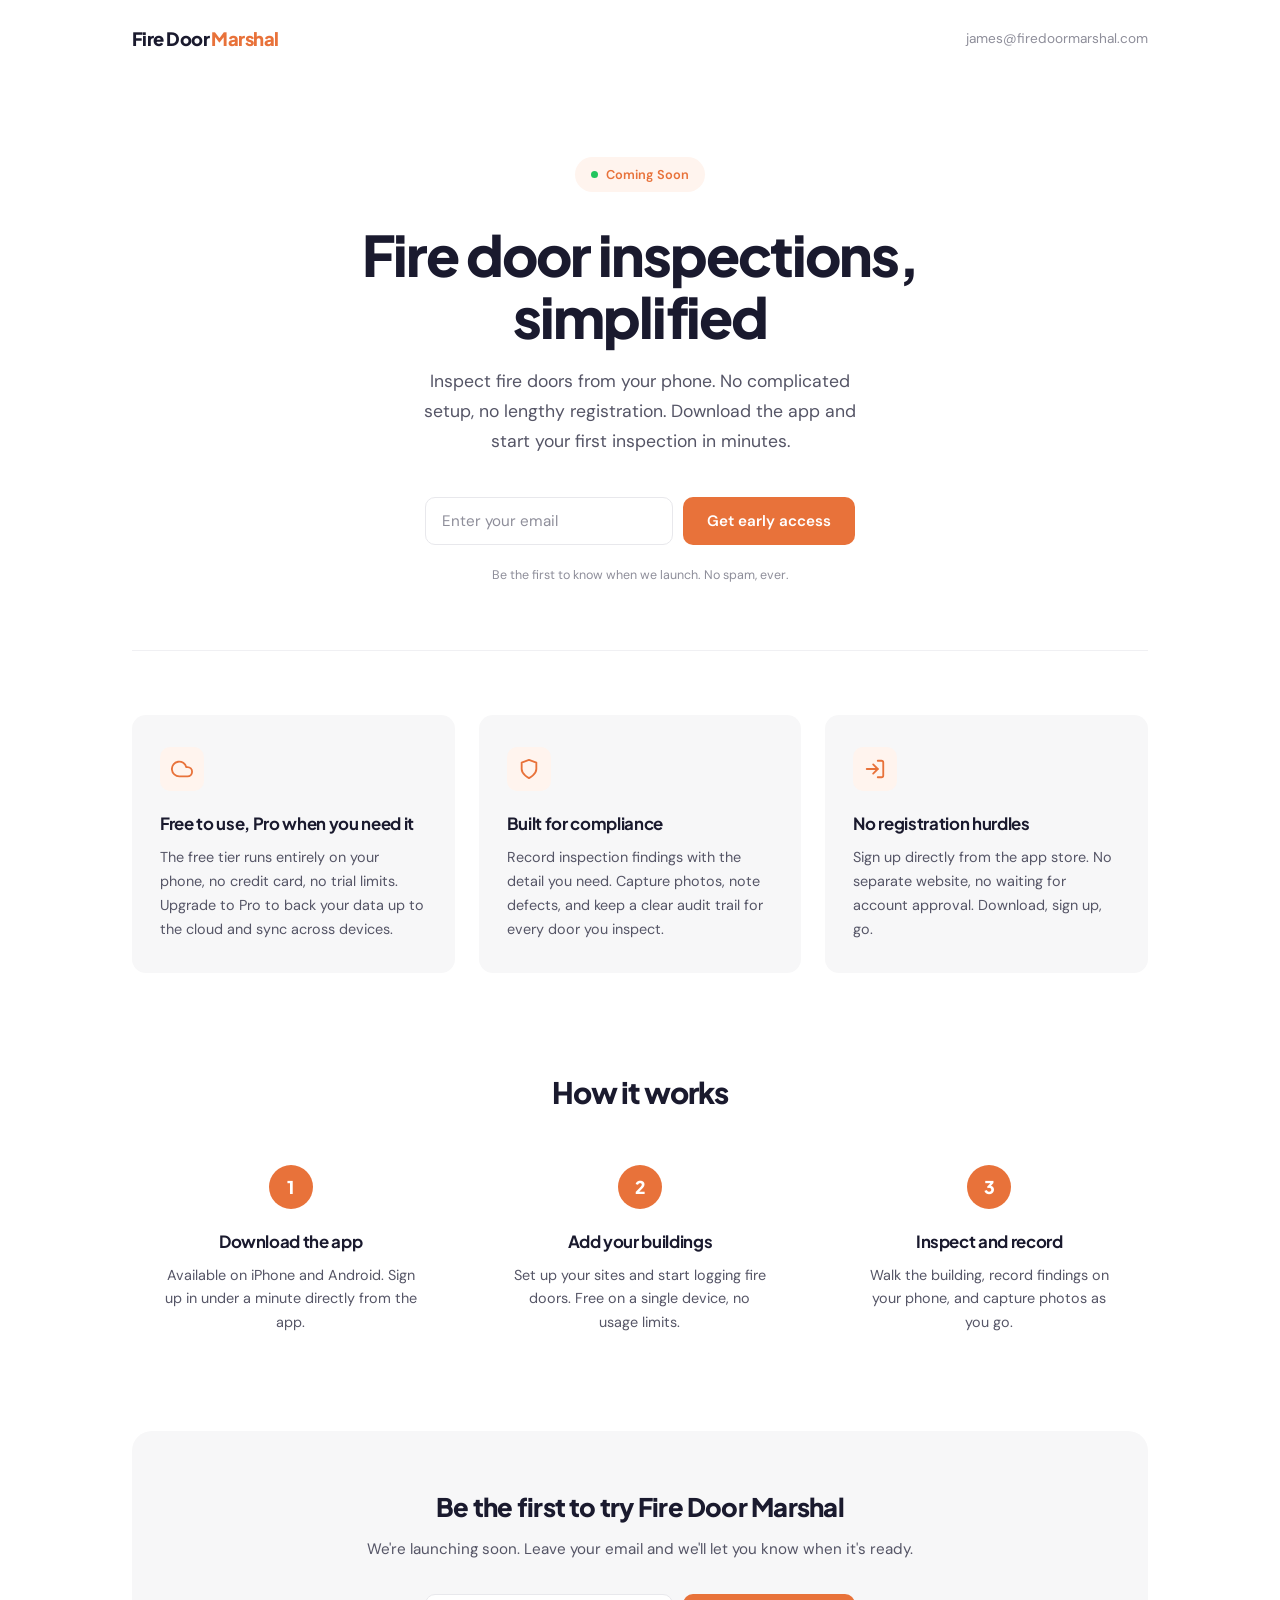
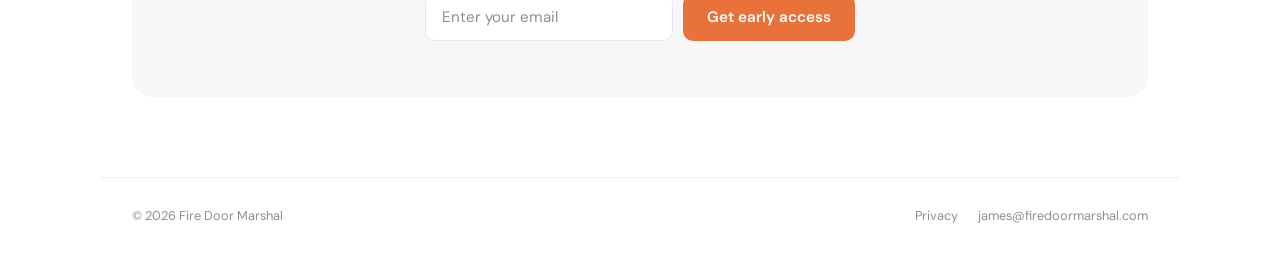
==== commit 4c73f68d: "yes the landing page was built with claude. Remove the —" ====
--- a/index.html
+++ b/index.html
@@ -45,7 +45,7 @@
                 <svg viewBox="0 0 24 24"><path d="M18 10h-1.26A8 8 0 1 0 9 20h9a5 5 0 0 0 0-10z"/></svg>
             </div>
             <h3>Free to use, Pro when you need it</h3>
-            <p>The free tier runs entirely on your phone — no credit card, no trial limits. Upgrade to Pro to back your data up to the cloud and sync across devices.</p>
+            <p>The free tier runs entirely on your phone, no credit card, no trial limits. Upgrade to Pro to back your data up to the cloud and sync across devices.</p>
         </div>
 
         <div class="feature">
@@ -77,7 +77,7 @@
         <div class="step">
             <div class="step-number">2</div>
             <h3>Add your buildings</h3>
-            <p>Set up your sites and start logging fire doors. Free on a single device — no usage limits.</p>
+            <p>Set up your sites and start logging fire doors. Free on a single device, no usage limits.</p>
         </div>
         <div class="step">
             <div class="step-number">3</div>
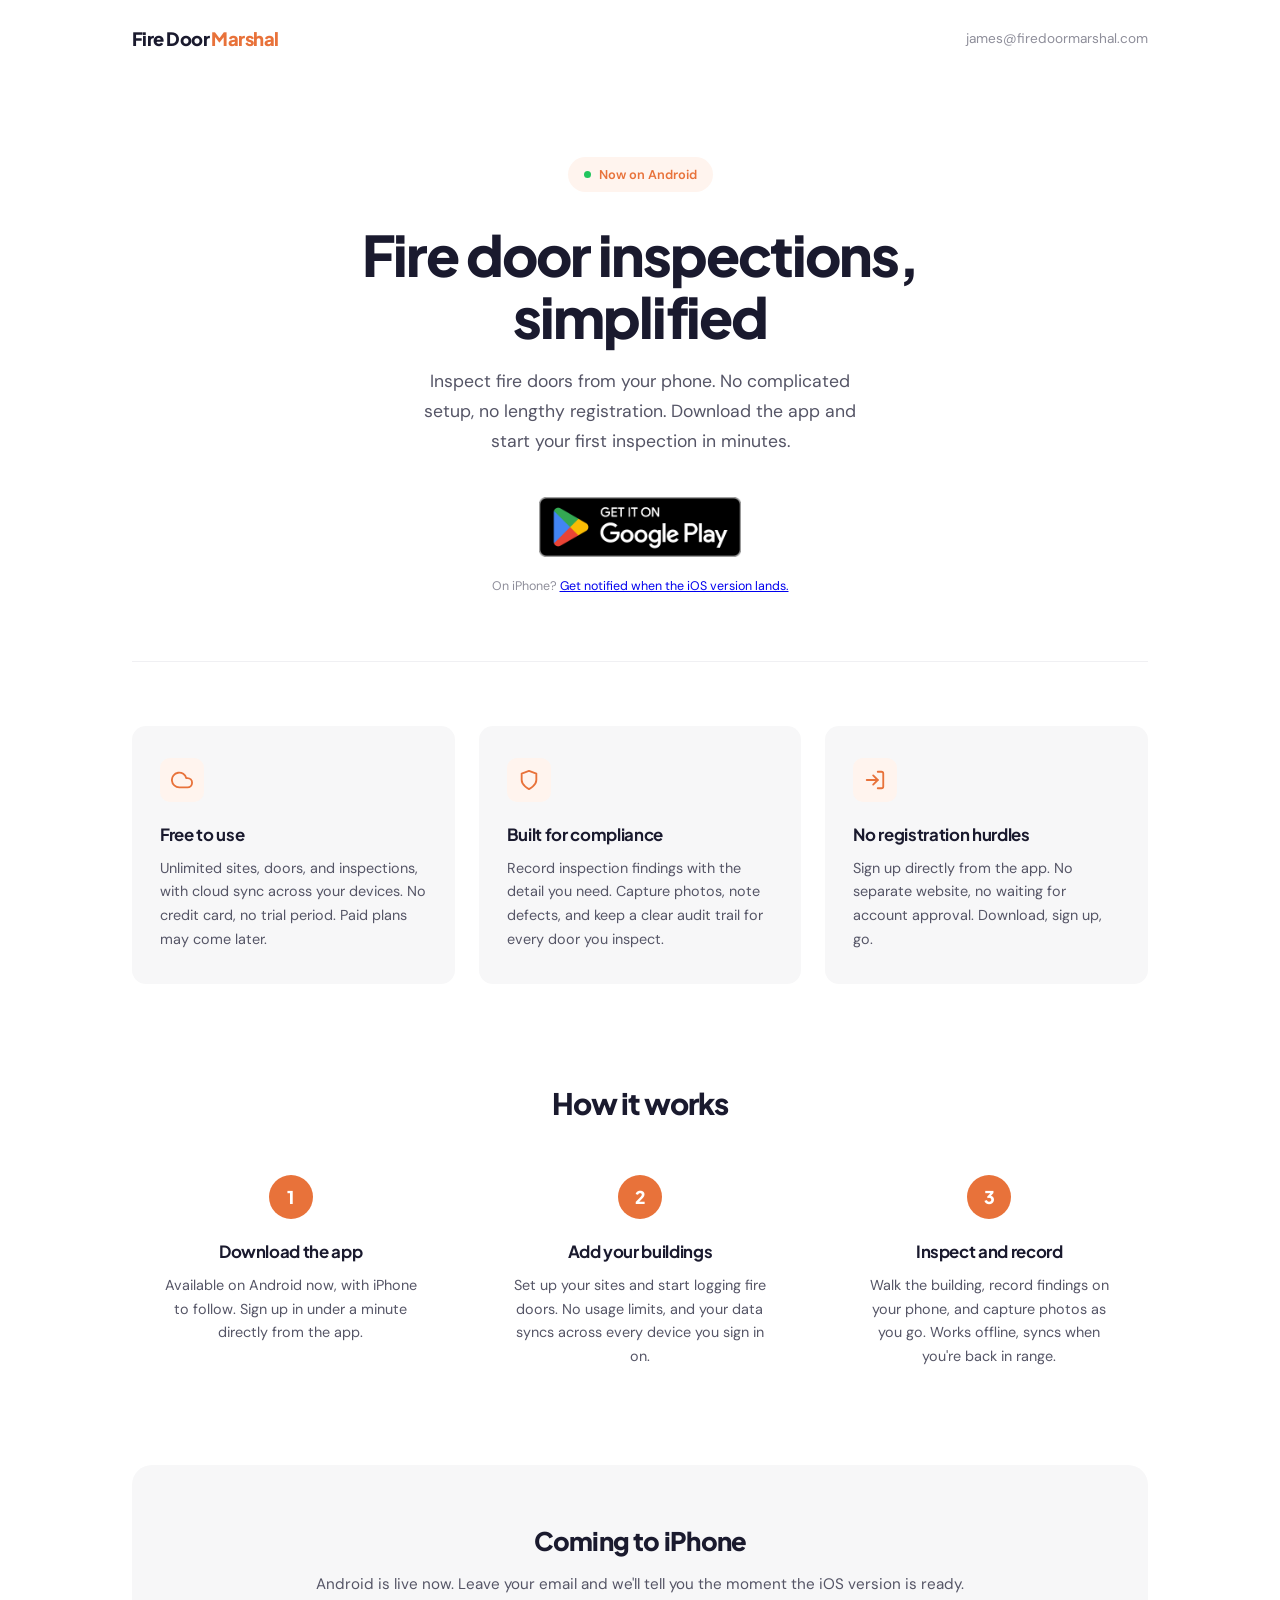
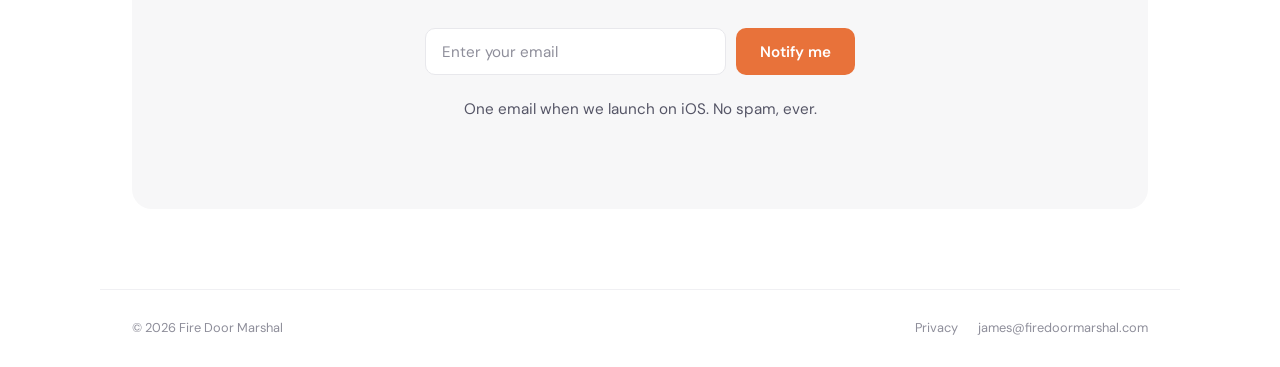
==== commit d5111ad5: "Its on Android" ====
--- a/index.html
+++ b/index.html
@@ -4,7 +4,7 @@
     <meta charset="UTF-8">
     <meta name="viewport" content="width=device-width, initial-scale=1.0">
     <title>Fire Door Marshal — Fire Door Inspections, Simplified</title>
-    <meta name="description" content="Conduct fire door inspections from your phone. Free to use, upgrade for cloud backup and multi-device sync.">
+    <meta name="description" content="Conduct fire door inspections from your phone. Free to use, including cloud sync across your devices. Now on Android.">
     <link rel="preconnect" href="https://fonts.googleapis.com">
     <link href="https://fonts.googleapis.com/css2?family=DM+Sans:ital,opsz,wght@0,9..40,300;0,9..40,400;0,9..40,500;0,9..40,600;0,9..40,700&family=Plus+Jakarta+Sans:wght@500;600;700;800&display=swap" rel="stylesheet">
     <link rel="stylesheet" href="styles.css">
@@ -19,7 +19,7 @@
 <section class="hero">
     <div class="badge">
         <span class="badge-dot"></span>
-        Coming Soon
+        Now on Android
     </div>
 
     <h1>Fire door inspections, simplified</h1>
@@ -28,12 +28,13 @@
         Inspect fire doors from your phone. No complicated setup, no lengthy registration. Download the app and start your first inspection in minutes.
     </p>
 
-    <form class="signup-form" action="https://formspree.io/f/meeprgwy" method="POST">
-        <input type="email" name="email" placeholder="Enter your email" required>
-        <input type="hidden" name="_next" value="https://firedoormarshal.com/thankyou.html">
-        <button type="submit">Get early access</button>
-        <p class="form-note">Be the first to know when we launch. No spam, ever.</p>
-    </form>
+    <p style="margin: 2rem 0 0;">
+        <a href="https://play.google.com/store/apps/details?id=com.jbarronuk.FireDoorMarshal&amp;utm_source=website&amp;utm_medium=referral&amp;utm_campaign=hero">
+            <img src="/assets/google-play-badge.png" alt="Get it on Google Play" style="height: 60px; width: auto; display: inline-block;">
+        </a>
+    </p>
+
+    <p class="form-note">On iPhone? <a href="#notify">Get notified when the iOS version lands.</a></p>
 </section>
 
 <div class="divider"><hr></div>
@@ -44,8 +45,8 @@
             <div class="feature-icon">
                 <svg viewBox="0 0 24 24"><path d="M18 10h-1.26A8 8 0 1 0 9 20h9a5 5 0 0 0 0-10z"/></svg>
             </div>
-            <h3>Free to use, Pro when you need it</h3>
-            <p>The free tier runs entirely on your phone, no credit card, no trial limits. Upgrade to Pro to back your data up to the cloud and sync across devices.</p>
+            <h3>Free to use</h3>
+            <p>Unlimited sites, doors, and inspections, with cloud sync across your devices. No credit card, no trial period. Paid plans may come later.</p>
         </div>
 
         <div class="feature">
@@ -61,7 +62,7 @@
                 <svg viewBox="0 0 24 24"><path d="M15 3h4a2 2 0 0 1 2 2v14a2 2 0 0 1-2 2h-4"/><polyline points="10 17 15 12 10 7"/><line x1="15" y1="12" x2="3" y2="12"/></svg>
             </div>
             <h3>No registration hurdles</h3>
-            <p>Sign up directly from the app store. No separate website, no waiting for account approval. Download, sign up, go.</p>
+            <p>Sign up directly from the app. No separate website, no waiting for account approval. Download, sign up, go.</p>
         </div>
     </div>
 </section>
@@ -72,30 +73,31 @@
         <div class="step">
             <div class="step-number">1</div>
             <h3>Download the app</h3>
-            <p>Available on iPhone and Android. Sign up in under a minute directly from the app.</p>
+            <p>Available on Android now, with iPhone to follow. Sign up in under a minute directly from the app.</p>
         </div>
         <div class="step">
             <div class="step-number">2</div>
             <h3>Add your buildings</h3>
-            <p>Set up your sites and start logging fire doors. Free on a single device, no usage limits.</p>
+            <p>Set up your sites and start logging fire doors. No usage limits, and your data syncs across every device you sign in on.</p>
         </div>
         <div class="step">
             <div class="step-number">3</div>
             <h3>Inspect and record</h3>
-            <p>Walk the building, record findings on your phone, and capture photos as you go.</p>
+            <p>Walk the building, record findings on your phone, and capture photos as you go. Works offline, syncs when you're back in range.</p>
         </div>
     </div>
 </section>
 
-<section class="cta-section">
+<section class="cta-section" id="notify">
     <div class="cta-box">
-        <h2>Be the first to try Fire Door Marshal</h2>
-        <p>We're launching soon. Leave your email and we'll let you know when it's ready.</p>
+        <h2>Coming to iPhone</h2>
+        <p>Android is live now. Leave your email and we'll tell you the moment the iOS version is ready.</p>
 
         <form class="signup-form" action="https://formspree.io/f/meeprgwy" method="POST">
             <input type="email" name="email" placeholder="Enter your email" required>
             <input type="hidden" name="_next" value="https://firedoormarshal.com/thankyou.html">
-            <button type="submit">Get early access</button>
+            <button type="submit">Notify me</button>
+            <p class="form-note">One email when we launch on iOS. No spam, ever.</p>
         </form>
     </div>
 </section>
